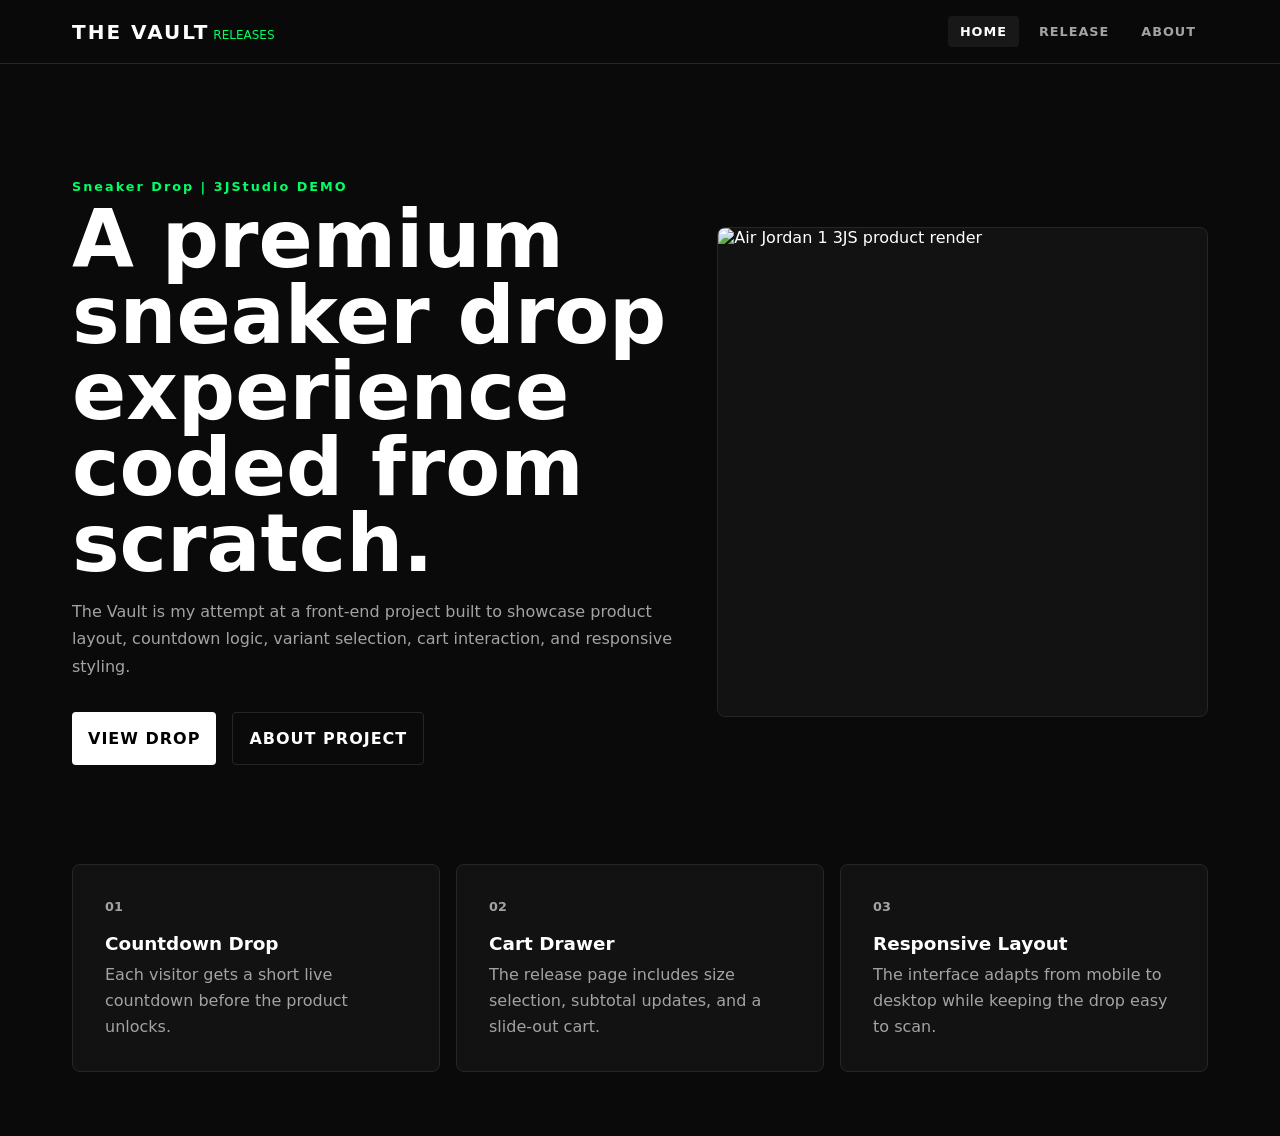
==== index.html @ e41c4018 "Add files via upload" ====
<!DOCTYPE html>
<html lang="en">
    <head>
        <meta charset="UTF-8">
        <meta name="viewport" content="width=device-width, initial-scale=1.0">
        <title>The Vault | Portfolio Project</title>
        <link rel="stylesheet" href="Style.css">
    </head>
    <body>
        <header class="site-header">
            <div class="header-container">
                <a href="index.html" class="logo">THE VAULT<span class="logo-sub">RELEASES</span></a>
                <nav class="site-nav" aria-label="Main navigation">
                    <a href="index.html" class="nav-link active">Home</a>
                    <a href="release.html" class="nav-link">Release</a>
                    <a href="about.html" class="nav-link">About</a>
                </nav>
            </div>
        </header>

        <main class="landing-main">
            <section class="hero-section" aria-label="The Vault landing page">
                <div class="hero-copy">
                    <p class="brand-tag">Sneaker Drop | 3JStudio DEMO</p>
                    <h1 class="hero-title">A premium sneaker drop experience coded from scratch.</h1>
                    <p class="hero-text">
                        The Vault is my attempt at a front-end project built to showcase product layout, countdown logic,
                        variant selection, cart interaction, and responsive styling.
                    </p>
                    <div class="hero-actions">
                        <a href="release.html" class="btn-primary btn-link">View Drop</a>
                        <a href="about.html" class="btn-secondary">About Project</a>
                    </div>
                </div>
                <div class="hero-product">
                    <img src="root/3JSrender.png" alt="Air Jordan 1 3JS product render" class="hero-image">
                </div>
            </section>

            <section class="feature-grid" aria-label="Project highlights">
                <article class="feature-card">
                    <p class="feature-kicker">01</p>
                    <h2>Countdown Drop</h2>
                    <p>Each visitor gets a short live countdown before the product unlocks.</p>
                </article>
                <article class="feature-card">
                    <p class="feature-kicker">02</p>
                    <h2>Cart Drawer</h2>
                    <p>The release page includes size selection, subtotal updates, and a slide-out cart.</p>
                </article>
                <article class="feature-card">
                    <p class="feature-kicker">03</p>
                    <h2>Responsive Layout</h2>
                    <p>The interface adapts from mobile to desktop while keeping the drop easy to scan.</p>
                </article>
            </section>
        </main>
    </body>
</html>
---- Style.css ----
:root{
    /*color scheme*/
    --bg-primary: #0a0a0a;
    --bg-surface: #121212;
    --border-color: #262626;

    --text-primary: #ffffff;
    --text-secondary: #a3a3a3;
    --accent-hype: #00ff66;
    --accent-danger: #ef4444;
/*fonts*/
    --font-sans: 'Inter',system-ui,-apple-system, sans-serif;
/*layout n spacing*/
    --spacing-sm: 0.5rem;
    --spacing-md: 1rem;
    --spacing-lg: 2rem;
    --radius-sm:4px;
    --radius-md:8px;
/*performance optimization*/
    --transition-smooth: transform 0.4s cubic-bezier(0.25,1,0.5,1), opacity 0.3s ease;
}
    /*base styles*/

   
*{ box-sizing: border-box;
    margin: 0;
    padding: 0;
}

body {
    background-color: var(--bg-primary);
    color: var(--text-primary);
    font-family: var(--font-sans);
    min-height: 100vh;
    overflow-x: hidden;
}
/*layout structure*/
.site-header {
    position: sticky;
    top: 0;
    z-index: 50;
    background-color: rgba(10, 10, 10, 0.85);
    backdrop-filter: blur(12px);
    border-bottom: 1px solid var(--border-color);
}
.header-container {
    max-width: 1200px;
    margin: 0 auto;
    padding: var(--spacing-md)var(--spacing-lg);
    display: flex;
    gap: var(--spacing-md);
    justify-content: space-between;
    align-items: center;
    flex-wrap: wrap;
}
.logo {
    color: var(--text-primary);
    font-weight: 900;
    letter-spacing: 2px;
    font-size: 1.25rem;
    text-decoration: none;
}
.logo-sub {
    font-size: 0.75rem;
    color: var(--accent-hype);
    font-weight: 400;
    letter-spacing: 0;
    margin-left: 4px;
}
.site-nav {
    display: flex;
    align-items: center;
    gap: var(--spacing-sm);
    margin-left: auto;
}
.nav-link {
    color: var(--text-secondary);
    text-decoration: none;
    font-size: 0.8rem;
    font-weight: 700;
    letter-spacing: 1px;
    text-transform: uppercase;
    padding: 0.5rem 0.75rem;
    border-radius: var(--radius-sm);
    transition: color 0.2s ease, background-color 0.2s ease;
}
.nav-link:hover,
.nav-link.active {
    color: var(--text-primary);
    background-color: rgba(255, 255, 255, 0.06);
}
.cart-trigger {
    background: none;
    border: 1px solid var(--border-color);
    color: var(--text-primary);
    padding: 0.5rem 1rem;
    border-radius: var(--radius-sm);
    cursor: pointer;
    display: flex;
    align-items: center;
    gap: 8px;
    font-weight: 600;
    font-size: 0.85rem;
    transition: border-color 0.2s ease;
}
.cart-trigger:hover {
    border-color: var(--text-primary);
}
.cart-badge {
    background-color: var(--accent-hype);
    color: #000000;
    font-size: 0.75rem;
    font-weight: 800;
    padding: 2px 6px;
    border-radius: 10px;
}
/*product drop section*/
main {
    max-width: 1200px;
    margin: 4rem auto;
    padding: 0 var(--spacing-lg);
}
.landing-main,
.about-main {
    margin-top: 3rem;
}
.hero-section {
    display: grid;
    grid-template-columns: 1fr;
    gap: var(--spacing-lg);
    align-items: center;
    min-height: calc(100vh - 180px);
}
.hero-title {
    font-size: 2.75rem;
    line-height: 0.95;
    font-weight: 900;
    max-width: 850px;
}
.hero-text,
.about-text {
    color: var(--text-secondary);
    font-size: 1rem;
    line-height: 1.7;
    max-width: 700px;
    margin-top: var(--spacing-md);
}
.hero-actions {
    display: flex;
    flex-wrap: wrap;
    gap: var(--spacing-md);
    margin-top: var(--spacing-lg);
}
.btn-link,
.btn-secondary {
    display: inline-flex;
    align-items: center;
    justify-content: center;
    width: auto;
    min-height: 48px;
    text-decoration: none;
}
.btn-secondary {
    color: var(--text-primary);
    border: 1px solid var(--border-color);
    border-radius: var(--radius-sm);
    padding: var(--spacing-md);
    font-weight: 800;
    letter-spacing: 1px;
    text-transform: uppercase;
    transition: border-color 0.2s ease, background-color 0.2s ease;
}
.btn-secondary:hover {
    border-color: var(--text-primary);
    background-color: rgba(255, 255, 255, 0.05);
}
.hero-product {
    position: relative;
    background-color: var(--bg-surface);
    border: 1px solid var(--border-color);
    border-radius: var(--radius-md);
    overflow: hidden;
    aspect-ratio: 1 / 1;
}
.hero-image {
    width: 100%;
    height: 100%;
    object-fit: cover;
    display: block;
}
.feature-grid {
    display: grid;
    grid-template-columns: 1fr;
    gap: var(--spacing-md);
    margin-top: var(--spacing-lg);
}
.feature-card,
.about-panel {
    background-color: var(--bg-surface);
    border: 1px solid var(--border-color);
    border-radius: var(--radius-md);
    padding: var(--spacing-lg);
}
.feature-kicker {
    color: var(--accent-hype);
    font-size: 0.8rem;
    font-weight: 900;
    margin-bottom: var(--spacing-md);
}
.feature-card h2 {
    font-size: 1.15rem;
    margin-bottom: var(--spacing-sm);
}
.feature-card p {
    color: var(--text-secondary);
    line-height: 1.6;
}
.about-panel {
    max-width: 850px;
}
.about-panel .btn-link {
    margin-top: var(--spacing-lg);
}
.product-drop {
    width: 100%;
    background-color: var(--bg-surface);
    border: 1px solid var(--border-color);
    border-radius: var(--radius-md);
    overflow: hidden;
}
.product-container {
    display: grid;
    grid-template-columns: 1fr;
    gap: var(--spacing-lg);
    padding: var(--spacing-lg);
}
/*img gallery & floating live badge*/
    .product-gallery{
        position: relative;
        width: 100%;
        background-color: #1a1a1a;
        border-radius: var(--radius-md);
        overflow: hidden;
        display: flex;
        align-items: center;
        justify-content: center;
        aspect-ratio: 1/1;
    }
    .product-image {
        width: 100%;
        height: 100%;
        object-fit: cover;
        display: block;
        transition: var(--transition-smooth);
    }
.product-gallery:hover .product-image {
    transform: scale(1.03);
}
    .badge-live {
        position: absolute;
        top: var(--spacing-md);
        left: var(--spacing-md);
        background-color: var(--accent-hype);
        color: #000000;
        font-size: 0.75rem;
        font-weight: 800;
        letter-spacing: 1px;
        padding: 4px 10px;
        border-radius: var(--radius-sm);
        z-index: 10;
}
/*product panel & elements*/
.product-details {
    display: flex;
    flex-direction: column;
    gap: var(--spacing-lg);
}
/*header text formatting*/
.brand-tag {
    color: var(--accent-hype);
    font-size: 0.8rem;
    font-weight: 700;
    letter-spacing: 2px;
    margin-bottom: var(--spacing-sm);
}
.product-title {
    font-size: 2.2rem;
    font-weight: 900;
    line-height: 1.1;
    letter-spacing: 0;
}
.product-price {
    font-size: 1.5rem;
    font-weight: 600;
    color: var(--text-primary);
    margin-top: var(--radius-md);
}
/*countdown feature*/
.countdown-box {
    background-color: rgba(255, 255, 255, 0.03);
    border: 1px solid var(--border-color);
    padding:  var(--spacing-md);
    border-radius: var(--radius-md);
}
.countdown-label {
    font-size: 0.75rem;
    color: var(--text-secondary);
    font-weight: 700;
    letter-spacing: 1px;
    margin-bottom: 4px;
}
.timer-display {
    font-family: monospace;
    font-size: 1.75rem;
    font-weight: 700;
    letter-spacing: 2px;
}
/*sizing btn grid layouts*/
.selector-label {
    font-size: 0.75rem;
    color: var(--text-secondary);
    letter-spacing: 1px;
    margin-bottom: var(--spacing-sm);
}
.size-grid {
    display: grid;
    grid-template-columns: repeat(5,1fr);
    gap: 10px;
}
.size-chip {
    background-color: var(--bg-primary);
    border: 1px solid var(--border-color);
    color: var(--text-primary);
    padding: var(--spacing-md);
    border-radius: var(--radius-sm);
    cursor: pointer;
    font-weight: 600;
    transition: all 0.2s ease;
}
.size-chip:hover:not(:disabled) {
    background-color: var(--text-primary);
}
.size-chip.is-selected {
    background-color: var(--text-primary);
    color: #000000;
    border-color: var(--text-primary);
}
.size-chip:disabled {
    opacity: 0.25;
    cursor: not-allowed;
    text-decoration: line-through;
}
/*purchase action styles*/
.action-area {
    margin-top: var(--spacing-md);
}
.btn-primary {
    width: 100%;
    background-color: var(--text-primary);
    color: #000000;
    border: none;
    padding: var(--spacing-md);
    font-weight: 800;
    letter-spacing: 1px;
    border-radius: var(--radius-sm);
    cursor: pointer;
    transition: opacity 0.2 ease;
}
.btn-primary:hover:not(:disabled) {
    opacity: 0.9;
}
.btn-primary:disabled {
    background-color: var(--bg-surface);
    border: 1px solid var(--border-color);
    color: var(--text-secondary);
    cursor: not-allowed;
}
.btn-primary.btn-link {
    width: auto;
    text-transform: uppercase;
}
/*slide-out drawer system mechan.*/
.cart-drawer {
    position: fixed;
    top: 0;
    left: 0;
    width: 100vw;
    height: 100vh;
    z-index: 100;
    pointer-events: none;
    display: none;
}
.drawer-overlay {
    position: absolute;
    top: 0;
    left: 0;
    width: 100%;
    height: 100%;
    background-color: rgba(0,0,0,0.7);
    opacity: 0;
    transition: opacity 0.3s ease;
}
.drawer-content {
    position: absolute;
    top: 0;
    right: 0;
    width: 100%;
    max-width: 440px;
    height: 100%;
    background-color: #181818;
    border-left: 1px solid var(--border-color);
    display: flex;
    flex-direction: column;
    transform: translateX(100%);
    transition: var(--transition-smooth);
}
.cart-drawer[aria-hidden="false"] {
    pointer-events: auto;
    display: block;
}
.cart-drawer[aria-hidden="false"] .drawer-overlay {
    opacity: 1;
}
.cart-drawer[aria-hidden="false"] .drawer-content {
    transform: translateX(0);
}
.drawer-header {
    padding: var(--spacing-lg);
    border-bottom: 1px solid var(--border-color);
    display: flex;
    justify-content: space-between;
    align-items: center;
}
.btn-close {
    background: none;
    border: none;
    color: var(--text-secondary);
    font-size: 2rem;
    cursor: pointer;
    line-height: 1;
}
.btn-close:hover {
    color: var(--text-primary);
}
.drawer-body {
    flex: 1;
    padding: var(--spacing-lg);
    overflow-y: auto;
}
.empty-cart-msg {
    color: var(--text-secondary);
    text-align: center;
    margin-top: 4rem;
    font-size: 0.95rem;
}
.drawer-footer {
    padding: var(--spacing-lg);
    border-top: 1px solid var(--border-color);
    background-color: var(--bg-surface);
}
.summary-row {
    display: flex;
    justify-content: space-between;
    font-weight: 700;
    margin-bottom: var(--spacing-md);
    letter-spacing: 0.5px;
}
@media (min-width: 768px) {
 .product-container {
    grid-template-columns: 1.1fr 0.9fr;
    align-items: center;
    gap: calc(var(--spacing-lg) *2);
    }
 .hero-section {
    grid-template-columns: 1fr 0.8fr;
    }
 .hero-title {
    font-size: 5rem;
    }
 .feature-grid {
    grid-template-columns: repeat(3, 1fr);
    }
}
@media (max-width: 640px) {
 .header-container {
    align-items: flex-start;
    }
 .site-nav {
    order: 3;
    width: 100%;
    margin-left: 0;
    justify-content: space-between;
    }
 .cart-trigger {
    margin-left: auto;
    }
}
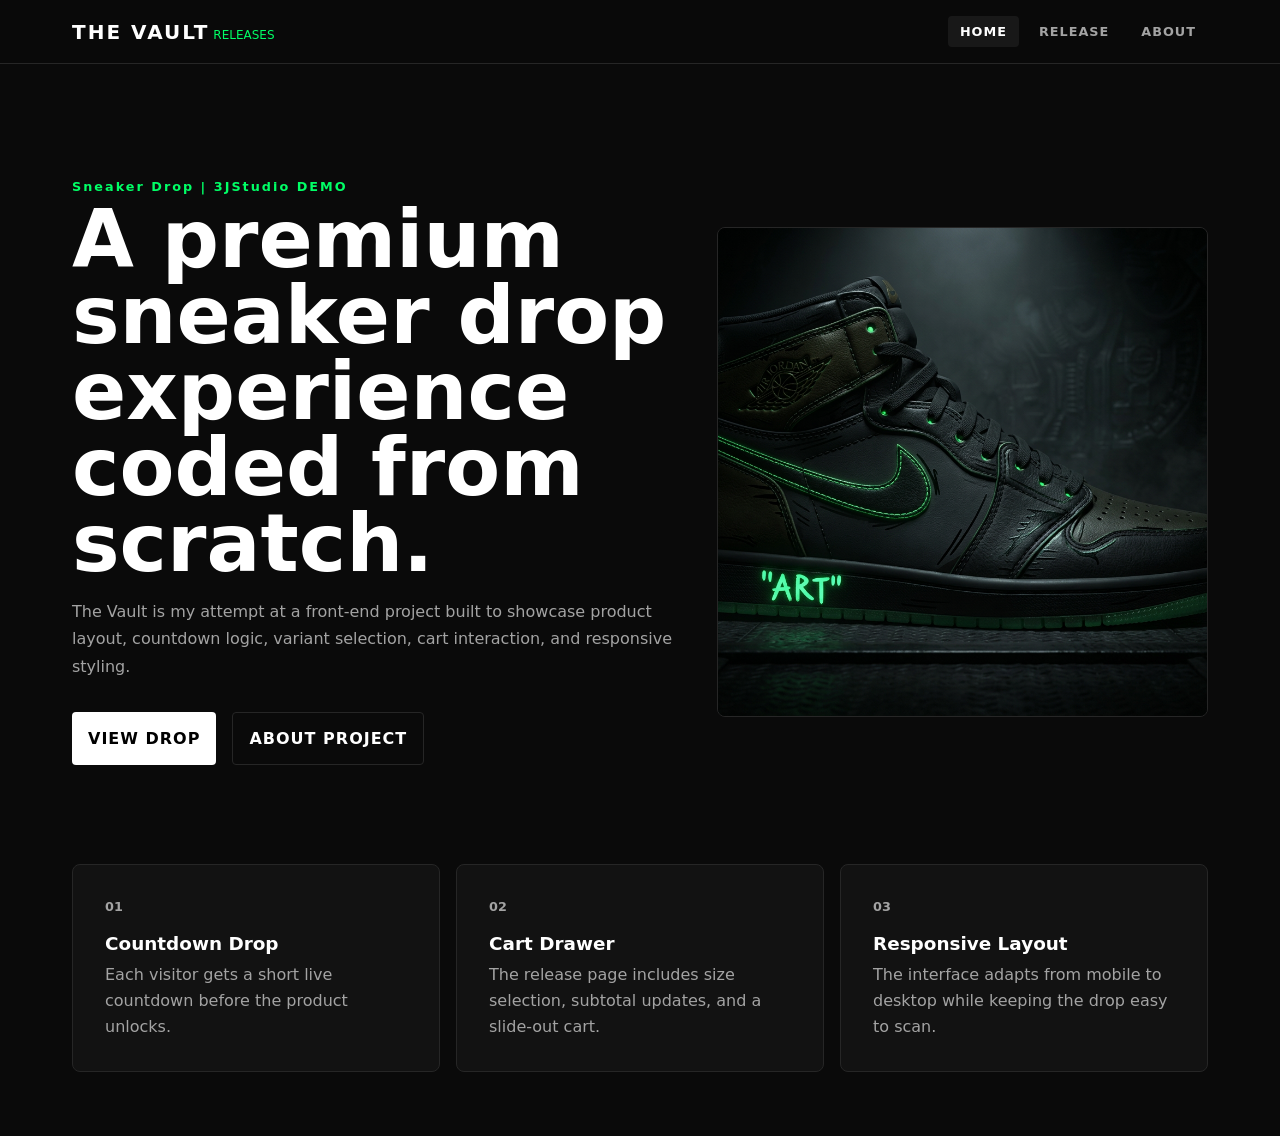
==== commit 62929ebc: "Fix image source path in index.html" ====
--- a/index.html
+++ b/index.html
@@ -33,7 +33,7 @@
                     </div>
                 </div>
                 <div class="hero-product">
-                    <img src="root/3JSrender.png" alt="Air Jordan 1 3JS product render" class="hero-image">
+                    <img src="3JSrender.png" alt="Air Jordan 1 3JS product render" class="hero-image">
                 </div>
             </section>
 
